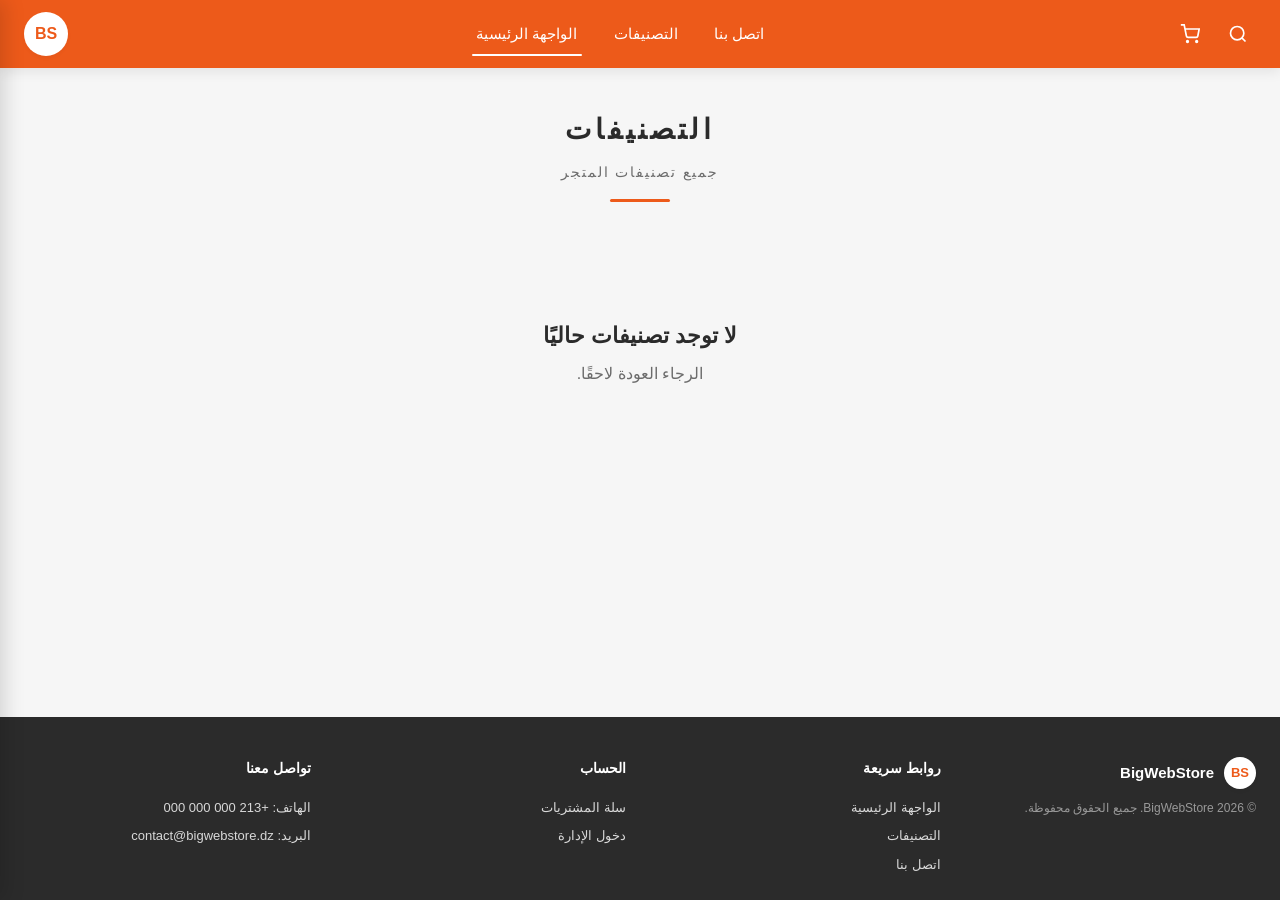
==== index.html @ 13564fca "Add files via upload" ====
<!DOCTYPE html>
<html lang="ar" dir="rtl">
<head>
    <meta charset="UTF-8">
    <meta name="viewport" content="width=device-width, initial-scale=1.0">
    <title>BigWebStore - الواجهة الرئيسية</title>
    <link rel="stylesheet" href="style.css">
</head>
<body>
    <!-- Top announcement bar (admin-controlled, hidden when empty) -->
    <div class="top-bar" hidden>
        <span class="top-bar-text"></span>
    </div>

    <!-- Main header -->
    <header class="main-header">
        <div class="header-container">
            <div class="header-left">
                <button class="icon-btn search-btn" id="searchBtn" aria-label="بحث">
                    <svg width="20" height="20" viewBox="0 0 24 24" fill="none" stroke="currentColor" stroke-width="2">
                        <circle cx="11" cy="11" r="8"></circle>
                        <path d="m21 21-4.35-4.35"></path>
                    </svg>
                </button>
                <a href="cart.html" class="icon-btn cart-btn" aria-label="السلة">
                    <svg width="20" height="20" viewBox="0 0 24 24" fill="none" stroke="currentColor" stroke-width="2">
                        <circle cx="9" cy="21" r="1"></circle>
                        <circle cx="20" cy="21" r="1"></circle>
                        <path d="M1 1h4l2.68 13.39a2 2 0 0 0 2 1.61h9.72a2 2 0 0 0 2-1.61L23 6H6"></path>
                    </svg>
                    <span class="cart-badge" id="cartBadge">0</span>
                </a>
            </div>

            <nav class="main-nav">
                <a href="contact.html">اتصل بنا</a>
                <a href="categories.html">التصنيفات</a>
                <a href="index.html" class="active">الواجهة الرئيسية</a>
            </nav>

            <div class="header-right">
                <a href="index.html" class="logo">
                    <div class="logo-circle">
                        <span>BS</span>
                    </div>
                </a>
            </div>
        </div>
    </header>

    <!-- Search panel (hidden by default) -->
    <div class="search-panel" id="searchPanel">
        <div class="search-container">
            <input type="text" id="searchInput" placeholder="ابحث عن منتج أو تصنيف...">
            <button class="search-close" id="searchClose">إغلاق</button>
        </div>
    </div>

    <!-- Page title -->
    <section class="page-title-section">
        <h1 class="page-title">التصنيفات</h1>
        <p class="page-subtitle">جميع تصنيفات المتجر</p>
        <div class="title-divider"></div>
    </section>

    <!-- Categories grid -->
    <section class="content-section">
        <div class="categories-grid" id="categoriesGrid">
            <!-- Categories will be loaded by JS -->
        </div>
    </section>

    <!-- Footer -->
    <footer class="main-footer">
        <div class="footer-container">
            <div class="footer-col">
                <div class="footer-logo">
                    <div class="logo-circle small">
                        <span>BS</span>
                    </div>
                    <span class="footer-brand">BigWebStore</span>
                </div>
                <p class="footer-copy">© 2026 BigWebStore. جميع الحقوق محفوظة.</p>
            </div>
            <div class="footer-col">
                <h4>روابط سريعة</h4>
                <ul>
                    <li><a href="index.html">الواجهة الرئيسية</a></li>
                    <li><a href="categories.html">التصنيفات</a></li>
                    <li><a href="contact.html">اتصل بنا</a></li>
                </ul>
            </div>
            <div class="footer-col">
                <h4>الحساب</h4>
                <ul>
                    <li><a href="cart.html">سلة المشتريات</a></li>
                    <li><a href="admin-login.html">دخول الإدارة</a></li>
                </ul>
            </div>
            <div class="footer-col">
                <h4>تواصل معنا</h4>
                <ul>
                    <li>الهاتف: +213 000 000 000</li>
                    <li>البريد: contact@bigwebstore.dz</li>
                </ul>
            </div>
        </div>
    </footer>

    <script src="data.js"></script>
    <script src="main.js"></script>
</body>
</html>
---- style.css ----
/* ===== Reset & Base ===== */
* {
    margin: 0;
    padding: 0;
    box-sizing: border-box;
}

:root {
    --primary: #ed5a1a;
    --primary-dark: #c94a14;
    --primary-light: #ff7c3e;
    --text-dark: #2b2b2b;
    --text-muted: #6c6c6c;
    --bg-light: #f6f6f6;
    --bg-white: #ffffff;
    --border: #e5e5e5;
    --success: #2e8b57;
    --danger: #c0392b;
    --shadow-sm: 0 2px 4px rgba(0, 0, 0, 0.04);
    --shadow-md: 0 4px 12px rgba(0, 0, 0, 0.08);
    --radius: 8px;
}

html {
    font-size: 16px;
}

body {
    font-family: 'Segoe UI', 'Tahoma', 'Arial', sans-serif;
    background-color: var(--bg-light);
    color: var(--text-dark);
    line-height: 1.6;
    min-height: 100vh;
    display: flex;
    flex-direction: column;
}

a {
    color: inherit;
    text-decoration: none;
}

button {
    cursor: pointer;
    font-family: inherit;
    border: none;
    background: none;
}

img {
    max-width: 100%;
    display: block;
}

/* ===== Top Bar ===== */
.top-bar {
    background-color: var(--primary-dark);
    color: white;
    text-align: center;
    padding: 6px 16px;
    font-size: 13px;
}

/* ===== Main Header ===== */
.main-header {
    background-color: var(--primary);
    color: white;
    box-shadow: var(--shadow-md);
    position: sticky;
    top: 0;
    z-index: 100;
}

.header-container {
    max-width: 1280px;
    margin: 0 auto;
    padding: 12px 24px;
    display: flex;
    align-items: center;
    justify-content: space-between;
    gap: 20px;
}

.header-left {
    display: flex;
    align-items: center;
    gap: 12px;
    order: 1;
}

.main-nav {
    display: flex;
    align-items: center;
    gap: 28px;
    flex: 1;
    justify-content: center;
    order: 2;
}

.main-nav a {
    color: white;
    font-size: 15px;
    font-weight: 500;
    padding: 6px 4px;
    position: relative;
    transition: opacity 0.2s ease;
}

.main-nav a:hover {
    opacity: 0.85;
}

.main-nav a.active::after {
    content: '';
    position: absolute;
    bottom: -4px;
    left: 0;
    right: 0;
    height: 2px;
    background-color: white;
    border-radius: 2px;
}

.header-right {
    order: 3;
}

.logo {
    display: block;
}

.logo-circle {
    width: 44px;
    height: 44px;
    background-color: white;
    color: var(--primary);
    border-radius: 50%;
    display: flex;
    align-items: center;
    justify-content: center;
    font-weight: 700;
    font-size: 16px;
    box-shadow: var(--shadow-sm);
}

.logo-circle.small {
    width: 32px;
    height: 32px;
    font-size: 13px;
}

.icon-btn {
    color: white;
    width: 36px;
    height: 36px;
    border-radius: 50%;
    display: flex;
    align-items: center;
    justify-content: center;
    transition: background-color 0.2s ease;
    position: relative;
}

.icon-btn:hover,
.icon-btn.active {
    background-color: rgba(255, 255, 255, 0.18);
}

.cart-badge {
    position: absolute;
    top: -2px;
    left: -2px;
    background-color: white;
    color: var(--primary);
    font-size: 11px;
    font-weight: 700;
    min-width: 18px;
    height: 18px;
    padding: 0 4px;
    border-radius: 9px;
    display: flex;
    align-items: center;
    justify-content: center;
    line-height: 1;
}

/* ===== Search Panel ===== */
.search-panel {
    background-color: white;
    border-bottom: 1px solid var(--border);
    padding: 16px 24px;
    display: none;
}

.search-panel.open {
    display: block;
}

.search-container {
    max-width: 800px;
    margin: 0 auto;
    display: flex;
    gap: 12px;
}

.search-container input {
    flex: 1;
    padding: 10px 16px;
    border: 1px solid var(--border);
    border-radius: var(--radius);
    font-size: 15px;
    font-family: inherit;
    outline: none;
}

.search-container input:focus {
    border-color: var(--primary);
}

.search-close {
    padding: 10px 18px;
    background-color: var(--bg-light);
    border-radius: var(--radius);
    color: var(--text-dark);
    font-size: 14px;
}

/* ===== Page Title ===== */
.page-title-section {
    text-align: center;
    padding: 40px 24px 24px;
    background-color: var(--bg-light);
}

.page-title {
    font-size: 28px;
    font-weight: 700;
    letter-spacing: 4px;
    color: var(--text-dark);
    margin-bottom: 8px;
}

.page-subtitle {
    font-size: 14px;
    color: var(--text-muted);
    letter-spacing: 2px;
    margin-bottom: 16px;
}

.title-divider {
    width: 60px;
    height: 3px;
    background-color: var(--primary);
    margin: 0 auto;
    border-radius: 2px;
}

.back-link {
    display: inline-block;
    margin-top: 18px;
    color: var(--primary);
    font-weight: 500;
    font-size: 14px;
}

.back-link:hover {
    text-decoration: underline;
}

/* ===== Content Section ===== */
.content-section {
    max-width: 1280px;
    margin: 0 auto;
    padding: 32px 24px 60px;
    width: 100%;
    flex: 1;
}

/* ===== Categories Grid ===== */
.categories-grid {
    display: grid;
    grid-template-columns: repeat(auto-fill, minmax(160px, 1fr));
    gap: 6px;
}

.category-card {
    background-color: var(--bg-white);
    border: 1px solid var(--border);
    border-radius: var(--radius);
    padding: 14px 10px;
    text-align: center;
    cursor: pointer;
    transition: all 0.2s ease;
    text-decoration: none;
    color: inherit;
    display: flex;
    flex-direction: column;
    align-items: center;
    justify-content: center;
    min-height: 130px;
}

.category-card:hover {
    border-color: var(--primary);
    transform: translateY(-2px);
    box-shadow: var(--shadow-md);
}

.category-image {
    width: 90px;
    height: 70px;
    margin-bottom: 10px;
    display: flex;
    align-items: center;
    justify-content: center;
    background-color: #fafafa;
    border-radius: 6px;
    overflow: hidden;
}

.category-image img {
    max-width: 100%;
    max-height: 100%;
    object-fit: contain;
}

.category-placeholder {
    width: 100%;
    height: 100%;
    background: linear-gradient(135deg, var(--primary-light) 0%, var(--primary) 100%);
    color: white;
    display: flex;
    align-items: center;
    justify-content: center;
    font-size: 28px;
    font-weight: 700;
}

.category-name {
    font-size: 14px;
    font-weight: 600;
    color: var(--text-dark);
    margin-top: 4px;
}

/* ===== Products Grid ===== */
.products-grid {
    display: grid;
    grid-template-columns: repeat(auto-fill, minmax(200px, 1fr));
    gap: 18px;
}

.product-card {
    background-color: var(--bg-white);
    border: 1px solid var(--border);
    border-radius: var(--radius);
    padding: 14px;
    transition: all 0.2s ease;
    display: flex;
    flex-direction: column;
    position: relative;
}

.product-card:hover {
    box-shadow: var(--shadow-md);
    transform: translateY(-2px);
}

.product-card.unavailable {
    opacity: 0.65;
}

.product-image {
    width: 100%;
    height: 140px;
    margin-bottom: 12px;
    display: flex;
    align-items: center;
    justify-content: center;
    background-color: #fafafa;
    border-radius: 6px;
    overflow: hidden;
}

.product-image img {
    max-width: 100%;
    max-height: 100%;
    object-fit: contain;
}

.product-image .category-placeholder {
    font-size: 22px;
}

.product-name {
    font-size: 15px;
    font-weight: 600;
    color: var(--text-dark);
    margin-bottom: 6px;
    text-align: center;
    min-height: 40px;
    display: flex;
    align-items: center;
    justify-content: center;
}

.product-price {
    font-size: 16px;
    font-weight: 700;
    color: var(--primary);
    text-align: center;
    margin-bottom: 10px;
}

.product-status {
    text-align: center;
    font-size: 12px;
    font-weight: 600;
    margin-bottom: 10px;
}

.status-available {
    color: var(--success);
}

.status-unavailable {
    color: var(--danger);
}

.add-cart-btn {
    background-color: var(--primary);
    color: white;
    padding: 9px 12px;
    border-radius: var(--radius);
    font-size: 14px;
    font-weight: 600;
    transition: background-color 0.2s ease;
    width: 100%;
}

.add-cart-btn:hover {
    background-color: var(--primary-dark);
}

.add-cart-btn[hidden] {
    display: none !important;
}

/* ===== Cart Page ===== */
.cart-section {
    display: grid;
    grid-template-columns: 1fr 320px;
    gap: 24px;
    align-items: start;
}

.cart-container {
    background-color: var(--bg-white);
    border-radius: var(--radius);
    border: 1px solid var(--border);
    padding: 8px;
}

.cart-item {
    display: grid;
    grid-template-columns: 80px 1fr auto auto;
    gap: 16px;
    padding: 14px;
    border-bottom: 1px solid var(--border);
    align-items: center;
}

.cart-item:last-child {
    border-bottom: none;
}

.cart-item-image {
    width: 80px;
    height: 80px;
    background-color: #fafafa;
    border-radius: 6px;
    display: flex;
    align-items: center;
    justify-content: center;
    overflow: hidden;
}

.cart-item-image img {
    max-width: 100%;
    max-height: 100%;
    object-fit: contain;
}

.cart-item-info h4 {
    font-size: 15px;
    color: var(--text-dark);
    margin-bottom: 4px;
}

.cart-item-info .item-price {
    color: var(--primary);
    font-weight: 600;
}

.qty-controls {
    display: flex;
    align-items: center;
    gap: 8px;
}

.qty-btn {
    width: 28px;
    height: 28px;
    border-radius: 50%;
    background-color: var(--bg-light);
    color: var(--text-dark);
    font-weight: 700;
    font-size: 16px;
    display: flex;
    align-items: center;
    justify-content: center;
}

.qty-btn:hover {
    background-color: var(--primary);
    color: white;
}

.qty-value {
    min-width: 24px;
    text-align: center;
    font-weight: 600;
}

.remove-btn {
    color: var(--danger);
    font-size: 13px;
    padding: 6px 10px;
}

.remove-btn:hover {
    text-decoration: underline;
}

.cart-summary {
    background-color: var(--bg-white);
    border-radius: var(--radius);
    border: 1px solid var(--border);
    padding: 20px;
    position: sticky;
    top: 90px;
}

.cart-summary h3 {
    font-size: 18px;
    margin-bottom: 16px;
    padding-bottom: 12px;
    border-bottom: 1px solid var(--border);
}

.summary-line {
    display: flex;
    justify-content: space-between;
    padding: 8px 0;
    font-size: 14px;
}

.total-line {
    border-top: 1px solid var(--border);
    margin-top: 8px;
    padding-top: 14px;
    font-size: 17px;
    font-weight: 700;
    color: var(--primary);
}

.checkout-btn {
    width: 100%;
    background-color: var(--primary);
    color: white;
    padding: 12px;
    border-radius: var(--radius);
    font-size: 15px;
    font-weight: 600;
    margin-top: 16px;
    transition: background-color 0.2s ease;
}

.checkout-btn:hover {
    background-color: var(--primary-dark);
}

.clear-cart-btn {
    width: 100%;
    background-color: transparent;
    color: var(--danger);
    padding: 10px;
    border-radius: var(--radius);
    font-size: 13px;
    margin-top: 8px;
    border: 1px solid var(--border);
}

.clear-cart-btn:hover {
    background-color: var(--bg-light);
}

/* ===== Empty State ===== */
.empty-state {
    text-align: center;
    padding: 60px 24px;
    color: var(--text-muted);
    grid-column: 1 / -1;
}

.empty-state h2 {
    color: var(--text-dark);
    margin-bottom: 8px;
    font-size: 22px;
}

.empty-state p {
    margin-bottom: 20px;
}

.primary-btn {
    display: inline-block;
    background-color: var(--primary);
    color: white;
    padding: 11px 24px;
    border-radius: var(--radius);
    font-size: 15px;
    font-weight: 600;
    transition: background-color 0.2s ease;
}

.primary-btn:hover {
    background-color: var(--primary-dark);
}

/* ===== Contact Page ===== */
.contact-section {
    display: flex;
    flex-direction: column;
    gap: 32px;
}

.contact-grid {
    display: grid;
    grid-template-columns: repeat(auto-fit, minmax(240px, 1fr));
    gap: 16px;
}

.contact-card {
    background-color: var(--bg-white);
    border: 1px solid var(--border);
    border-radius: var(--radius);
    padding: 24px;
    text-align: center;
}

.contact-icon {
    width: 60px;
    height: 60px;
    background-color: rgba(237, 90, 26, 0.1);
    color: var(--primary);
    border-radius: 50%;
    display: flex;
    align-items: center;
    justify-content: center;
    margin: 0 auto 14px;
}

.contact-card h3 {
    font-size: 16px;
    margin-bottom: 6px;
}

.contact-card p {
    color: var(--text-muted);
    font-size: 14px;
}

.contact-form-wrapper {
    background-color: var(--bg-white);
    border: 1px solid var(--border);
    border-radius: var(--radius);
    padding: 28px;
    max-width: 720px;
    margin: 0 auto;
    width: 100%;
}

.contact-form-wrapper h2 {
    font-size: 20px;
    margin-bottom: 20px;
    text-align: center;
}

.form-row {
    display: grid;
    grid-template-columns: 1fr 1fr;
    gap: 14px;
}

.form-group {
    margin-bottom: 14px;
}

.form-group label {
    display: block;
    font-size: 14px;
    margin-bottom: 6px;
    color: var(--text-dark);
    font-weight: 500;
}

.form-group input,
.form-group textarea,
.form-group select {
    width: 100%;
    padding: 10px 12px;
    border: 1px solid var(--border);
    border-radius: var(--radius);
    font-family: inherit;
    font-size: 14px;
    outline: none;
}

.form-group input:focus,
.form-group textarea:focus,
.form-group select:focus {
    border-color: var(--primary);
}

.form-group textarea {
    resize: vertical;
    min-height: 100px;
}

/* ===== Footer ===== */
.main-footer {
    background-color: #2b2b2b;
    color: #d8d8d8;
    margin-top: auto;
    padding: 40px 24px 20px;
}

.footer-container {
    max-width: 1280px;
    margin: 0 auto;
    display: grid;
    grid-template-columns: repeat(auto-fit, minmax(200px, 1fr));
    gap: 28px;
}

.footer-col h4 {
    color: white;
    font-size: 14px;
    margin-bottom: 14px;
    font-weight: 600;
}

.footer-col ul {
    list-style: none;
}

.footer-col ul li {
    padding: 4px 0;
    font-size: 13px;
}

.footer-col ul li a:hover {
    color: var(--primary-light);
}

.footer-logo {
    display: flex;
    align-items: center;
    gap: 10px;
    margin-bottom: 10px;
}

.footer-brand {
    font-size: 15px;
    font-weight: 700;
    color: white;
}

.footer-copy {
    font-size: 12px;
    color: #999;
    margin-top: 8px;
}

/* ===== Customer badge (private mode) ===== */
.customer-info {
    display: inline-flex;
    align-items: center;
    gap: 8px;
    padding: 4px 10px 4px 6px;
    background-color: rgba(255, 255, 255, 0.16);
    border-radius: 18px;
    color: white;
    font-size: 13px;
    margin-inline-start: 6px;
}

.customer-info .customer-name {
    font-weight: 500;
    max-width: 120px;
    overflow: hidden;
    text-overflow: ellipsis;
    white-space: nowrap;
}

.customer-logout {
    color: white;
    font-size: 12px;
    padding: 3px 10px;
    border-radius: 12px;
    background-color: rgba(255, 255, 255, 0.18);
    transition: background-color 0.2s ease;
}

.customer-logout:hover {
    background-color: rgba(255, 255, 255, 0.32);
}

/* ===== Cart Sidebar ===== */
.cart-backdrop {
    position: fixed;
    inset: 0;
    background-color: rgba(0, 0, 0, 0.4);
    opacity: 0;
    pointer-events: none;
    transition: opacity 0.25s ease;
    z-index: 900;
}

.cart-backdrop.open {
    opacity: 1;
    pointer-events: auto;
}

.cart-sidebar {
    position: fixed;
    top: 0;
    left: 0;
    height: 100vh;
    width: 360px;
    max-width: 90vw;
    background-color: var(--bg-white);
    box-shadow: 4px 0 20px rgba(0, 0, 0, 0.15);
    z-index: 950;
    transform: translateX(-100%);
    transition: transform 0.3s ease;
    display: flex;
    flex-direction: column;
}

.cart-sidebar.open {
    transform: translateX(0);
}

.cart-sidebar-header {
    background-color: var(--primary);
    color: white;
    padding: 16px 20px;
    display: flex;
    align-items: center;
    justify-content: space-between;
    flex-shrink: 0;
}

.cart-sidebar-header h3 {
    font-size: 17px;
    font-weight: 600;
}

.sidebar-close {
    width: 32px;
    height: 32px;
    border-radius: 50%;
    background-color: rgba(255, 255, 255, 0.18);
    color: white;
    font-size: 22px;
    line-height: 1;
    display: flex;
    align-items: center;
    justify-content: center;
    transition: background-color 0.2s ease;
}

.sidebar-close:hover {
    background-color: rgba(255, 255, 255, 0.3);
}

.cart-sidebar-items {
    flex: 1;
    overflow-y: auto;
    padding: 8px 0;
}

.sidebar-item {
    display: flex;
    align-items: center;
    gap: 10px;
    padding: 12px 16px;
    border-bottom: 1px solid var(--border);
}

.sidebar-item:last-child {
    border-bottom: none;
}

.sidebar-item-img {
    width: 50px;
    height: 50px;
    background-color: var(--bg-light);
    border-radius: 6px;
    display: flex;
    align-items: center;
    justify-content: center;
    overflow: hidden;
    flex-shrink: 0;
}

.sidebar-item-img img {
    max-width: 100%;
    max-height: 100%;
    object-fit: contain;
}

.sidebar-item-img .category-placeholder {
    font-size: 16px;
}

.sidebar-item-info {
    flex: 1;
    min-width: 0;
}

.sidebar-item-info h4 {
    font-size: 14px;
    margin-bottom: 4px;
    color: var(--text-dark);
    white-space: nowrap;
    overflow: hidden;
    text-overflow: ellipsis;
}

.sidebar-item-info .item-price {
    color: var(--primary);
    font-size: 13px;
    font-weight: 600;
}

.sidebar-item-remove {
    width: 28px;
    height: 28px;
    border-radius: 50%;
    color: var(--danger);
    font-size: 20px;
    line-height: 1;
    display: flex;
    align-items: center;
    justify-content: center;
    flex-shrink: 0;
}

.sidebar-item-remove:hover {
    background-color: rgba(192, 57, 43, 0.1);
}

.empty-sidebar {
    text-align: center;
    color: var(--text-muted);
    padding: 40px 20px;
    font-size: 14px;
}

.cart-sidebar-footer {
    border-top: 1px solid var(--border);
    padding: 16px 20px;
    background-color: var(--bg-light);
    flex-shrink: 0;
}

.cart-sidebar-footer .total-line {
    margin: 0 0 12px;
    padding: 0;
    border: none;
}

.cart-sidebar-footer .checkout-btn,
.cart-sidebar-footer .view-cart-link {
    display: block;
    text-align: center;
    margin-top: 0;
}

.cart-sidebar-footer .view-cart-link {
    margin-top: 8px;
    padding: 8px;
    font-size: 13px;
    color: var(--primary);
}

.cart-sidebar-footer .view-cart-link:hover {
    text-decoration: underline;
}

/* ===== Toast ===== */
.toast {
    position: fixed;
    bottom: 24px;
    right: 24px;
    background-color: var(--text-dark);
    color: white;
    padding: 12px 20px;
    border-radius: var(--radius);
    font-size: 14px;
    opacity: 0;
    transform: translateY(20px);
    transition: all 0.3s ease;
    z-index: 1000;
    pointer-events: none;
    box-shadow: var(--shadow-md);
}

.toast.show {
    opacity: 1;
    transform: translateY(0);
}

/* ===== Responsive ===== */
@media (max-width: 768px) {
    .header-container {
        flex-wrap: wrap;
        gap: 12px;
        padding: 10px 16px;
    }

    .main-nav {
        order: 4;
        width: 100%;
        justify-content: space-around;
        gap: 12px;
        flex-basis: 100%;
    }

    .main-nav a {
        font-size: 13px;
    }

    .page-title {
        font-size: 22px;
        letter-spacing: 2px;
    }

    .categories-grid {
        grid-template-columns: repeat(auto-fill, minmax(140px, 1fr));
        gap: 12px;
    }

    .products-grid {
        grid-template-columns: repeat(auto-fill, minmax(160px, 1fr));
        gap: 14px;
    }

    .cart-section {
        grid-template-columns: 1fr;
    }

    .cart-item {
        grid-template-columns: 60px 1fr;
        grid-template-areas:
            "img info"
            "img qty"
            "remove remove";
        gap: 8px;
    }

    .cart-item-image { grid-area: img; width: 60px; height: 60px; }
    .cart-item-info { grid-area: info; }
    .qty-controls { grid-area: qty; }
    .remove-btn { grid-area: remove; text-align: end; }

    .form-row {
        grid-template-columns: 1fr;
    }
}
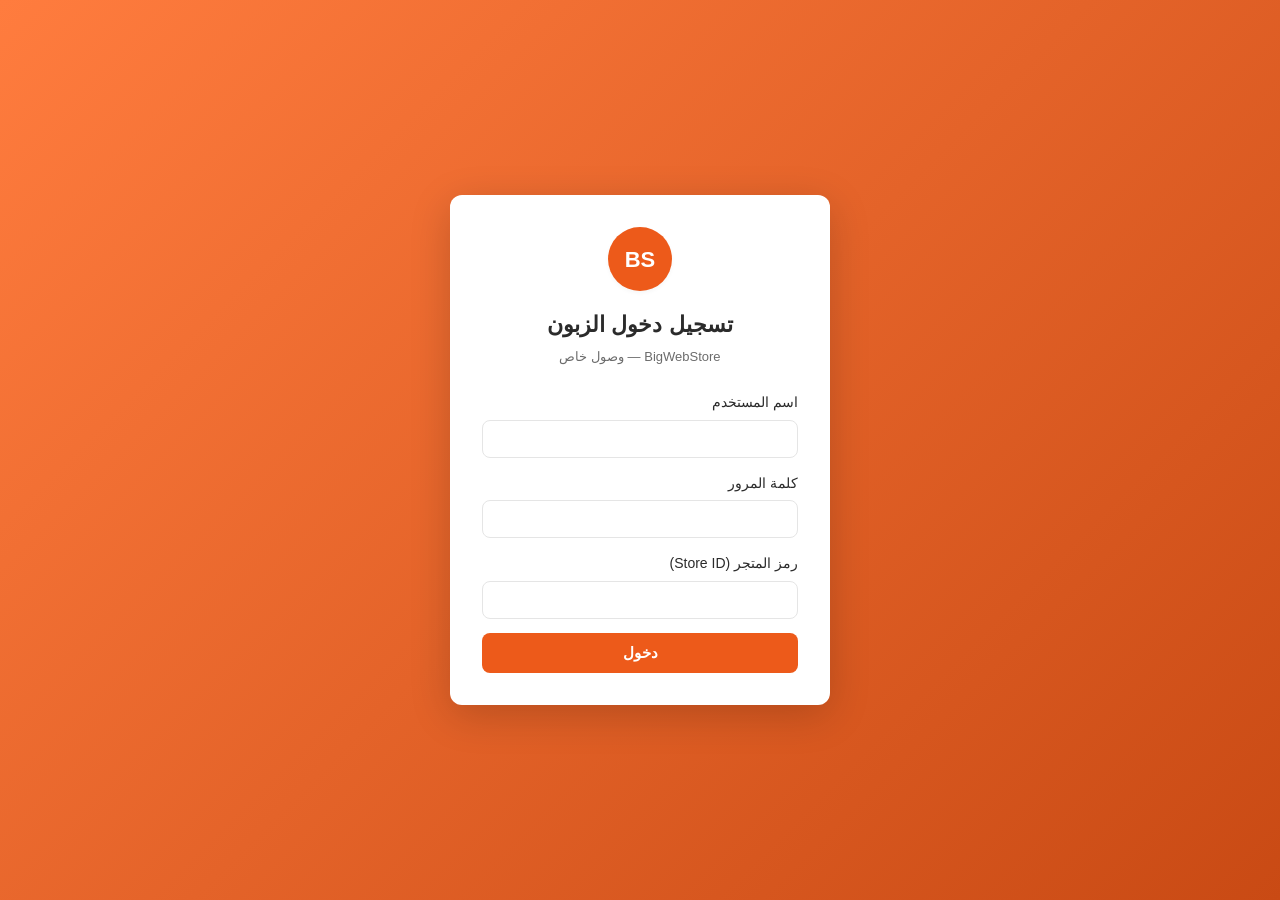
==== commit fd5433ce: "pp6" ====
--- a/index.html
+++ b/index.html
@@ -4,6 +4,9 @@
     <meta charset="UTF-8">
     <meta name="viewport" content="width=device-width, initial-scale=1.0">
     <title>BigWebStore - الواجهة الرئيسية</title>
+    <!-- Open the connection to the image origin (R2) early. If you move images
+         to a custom domain, update this href to match. -->
+    <link rel="preconnect" href="https://pub-19134f600ae440bd83f48f9c42296d4e.r2.dev" crossorigin>
     <link rel="stylesheet" href="style.css">
 </head>
 <body>
--- a/style.css
+++ b/style.css
@@ -130,8 +130,8 @@
 }
 
 .logo-circle {
-    width: 44px;
-    height: 44px;
+    width: 64px;
+    height: 64px;
     background-color: white;
     color: var(--primary);
     border-radius: 50%;
@@ -139,14 +139,27 @@
     align-items: center;
     justify-content: center;
     font-weight: 700;
-    font-size: 16px;
+    font-size: 22px;
     box-shadow: var(--shadow-sm);
+    overflow: hidden;
 }
 
 .logo-circle.small {
-    width: 32px;
-    height: 32px;
-    font-size: 13px;
+    width: 40px;
+    height: 40px;
+    font-size: 15px;
+}
+
+.logo-circle img {
+    width: 100%;
+    height: 100%;
+    object-fit: cover;
+    display: block;
+}
+
+.logo-circle.has-logo {
+    background-color: white;
+    padding: 0;
 }
 
 .icon-btn {
@@ -279,15 +292,15 @@
 /* ===== Categories Grid ===== */
 .categories-grid {
     display: grid;
-    grid-template-columns: repeat(auto-fill, minmax(160px, 1fr));
-    gap: 6px;
+    grid-template-columns: repeat(var(--families-per-row, 4), 1fr);
+    gap: 8px;
 }
 
 .category-card {
     background-color: var(--bg-white);
     border: 1px solid var(--border);
     border-radius: var(--radius);
-    padding: 14px 10px;
+    padding: 6px 6px 8px;
     text-align: center;
     cursor: pointer;
     transition: all 0.2s ease;
@@ -295,9 +308,8 @@
     color: inherit;
     display: flex;
     flex-direction: column;
-    align-items: center;
-    justify-content: center;
-    min-height: 130px;
+    align-items: stretch;
+    justify-content: flex-start;
 }
 
 .category-card:hover {
@@ -307,9 +319,9 @@
 }
 
 .category-image {
-    width: 90px;
-    height: 70px;
-    margin-bottom: 10px;
+    width: 100%;
+    height: 120px;
+    margin-bottom: 6px;
     display: flex;
     align-items: center;
     justify-content: center;
@@ -319,9 +331,9 @@
 }
 
 .category-image img {
-    max-width: 100%;
-    max-height: 100%;
-    object-fit: contain;
+    width: 100%;
+    height: 100%;
+    object-fit: cover;
 }
 
 .category-placeholder {
@@ -336,25 +348,44 @@
     font-weight: 700;
 }
 
+/* Default product image: neutral gray box icon (no site color, no letter). */
+.product-placeholder {
+    width: 100%;
+    height: 100%;
+    background: #f1f1f3;
+    color: #9aa0a6;
+    display: flex;
+    align-items: center;
+    justify-content: center;
+}
+
+.product-placeholder svg {
+    width: 42%;
+    height: 42%;
+    max-width: 72px;
+    max-height: 72px;
+}
+
 .category-name {
-    font-size: 14px;
+    font-size: 12.5px;
     font-weight: 600;
     color: var(--text-dark);
-    margin-top: 4px;
+    margin-top: 2px;
+    line-height: 1.2;
 }
 
 /* ===== Products Grid ===== */
 .products-grid {
     display: grid;
-    grid-template-columns: repeat(auto-fill, minmax(200px, 1fr));
-    gap: 18px;
+    grid-template-columns: repeat(var(--products-per-row, 7), 1fr);
+    gap: 10px;
 }
 
 .product-card {
     background-color: var(--bg-white);
     border: 1px solid var(--border);
     border-radius: var(--radius);
-    padding: 14px;
+    padding: 7px 7px 8px;
     transition: all 0.2s ease;
     display: flex;
     flex-direction: column;
@@ -370,10 +401,11 @@
     opacity: 0.65;
 }
 
+/* Square product image; the card itself ends up roughly square. */
 .product-image {
     width: 100%;
-    height: 140px;
-    margin-bottom: 12px;
+    aspect-ratio: 1 / 1;
+    margin-bottom: 6px;
     display: flex;
     align-items: center;
     justify-content: center;
@@ -383,9 +415,72 @@
 }
 
 .product-image img {
-    max-width: 100%;
-    max-height: 100%;
-    object-fit: contain;
+    width: 100%;
+    height: 100%;
+    object-fit: cover;
+}
+
+/* Fade the deferred image in once it loads (two-phase: text first, image after). */
+.product-image.img-ready img,
+.related-card-img.img-ready img {
+    animation: bws-img-fade 0.25s ease-out;
+}
+
+@keyframes bws-img-fade {
+    from { opacity: 0; }
+    to   { opacity: 1; }
+}
+
+/* ===== Skeleton cards (category first-page loading) ===== */
+.product-card.skeleton {
+    pointer-events: none;
+    border-color: #eee;
+}
+
+.product-card.skeleton .sk-box {
+    background: #eef0f2;
+}
+
+.product-card.skeleton .sk-line {
+    height: 11px;
+    border-radius: 6px;
+    background: #eef0f2;
+    margin: 8px auto 0;
+    width: 80%;
+}
+
+.product-card.skeleton .sk-line.sk-short {
+    width: 50%;
+}
+
+.product-card.skeleton .sk-box,
+.product-card.skeleton .sk-line {
+    position: relative;
+    overflow: hidden;
+}
+
+.product-card.skeleton .sk-box::after,
+.product-card.skeleton .sk-line::after {
+    content: "";
+    position: absolute;
+    inset: 0;
+    transform: translateX(-100%);
+    background: linear-gradient(90deg, transparent, rgba(255, 255, 255, 0.6), transparent);
+    animation: bws-shimmer 1.2s infinite;
+}
+
+@keyframes bws-shimmer {
+    100% { transform: translateX(100%); }
+}
+
+/* ===== Infinite-scroll sentinel (category view) ===== */
+.grid-sentinel {
+    width: 100%;
+    text-align: center;
+    color: var(--text-muted);
+    font-size: 13px;
+    padding: 14px 0;
+    min-height: 1px;
 }
 
 .product-image .category-placeholder {
@@ -393,30 +488,30 @@
 }
 
 .product-name {
+    font-size: 13.5px;
+    font-weight: 600;
+    color: var(--text-dark);
+    margin-bottom: 2px;
+    text-align: center;
+    min-height: 18px;
+    display: flex;
+    align-items: center;
+    justify-content: center;
+}
+
+.product-price {
     font-size: 15px;
-    font-weight: 600;
-    color: var(--text-dark);
-    margin-bottom: 6px;
-    text-align: center;
-    min-height: 40px;
-    display: flex;
-    align-items: center;
-    justify-content: center;
-}
-
-.product-price {
-    font-size: 16px;
     font-weight: 700;
     color: var(--primary);
     text-align: center;
-    margin-bottom: 10px;
+    margin-bottom: 4px;
 }
 
 .product-status {
     text-align: center;
-    font-size: 12px;
-    font-weight: 600;
-    margin-bottom: 10px;
+    font-size: 11.5px;
+    font-weight: 600;
+    margin-bottom: 6px;
 }
 
 .status-available {
@@ -427,15 +522,23 @@
     color: var(--danger);
 }
 
+/* Bottom action row: add-to-cart + favourite side by side. */
+.product-actions {
+    margin-top: auto;
+    display: flex;
+    gap: 6px;
+    align-items: stretch;
+}
+
 .add-cart-btn {
     background-color: var(--primary);
     color: white;
-    padding: 9px 12px;
-    border-radius: var(--radius);
-    font-size: 14px;
+    padding: 9px 10px;
+    border-radius: var(--radius);
+    font-size: 13.5px;
     font-weight: 600;
     transition: background-color 0.2s ease;
-    width: 100%;
+    flex: 1 1 auto;
 }
 
 .add-cart-btn:hover {
@@ -444,6 +547,141 @@
 
 .add-cart-btn[hidden] {
     display: none !important;
+}
+
+/* The big, wide "اضغط هنا للطلب" button (link styled like the add button). */
+.add-cart-btn.order-btn {
+    display: block;
+    text-align: center;
+    text-decoration: none;
+    flex: 1 1 auto;
+}
+
+/* "غير متاح" placeholder shown in place of the order button. */
+.add-cart-btn.unavailable-btn {
+    opacity: .5;
+    pointer-events: none;
+}
+
+/* Small cart-icon button beside the big order button. */
+.cart-icon-btn {
+    flex: 0 0 auto;
+    width: 42px;
+    display: flex;
+    align-items: center;
+    justify-content: center;
+    background-color: var(--primary);
+    color: #fff;
+    border: none;
+    border-radius: var(--radius);
+    cursor: pointer;
+    transition: background-color 0.2s ease, transform 0.12s ease;
+}
+.cart-icon-btn:hover { background-color: var(--primary-dark); transform: scale(1.04); }
+.cart-icon-btn svg { width: 18px; height: 18px; }
+
+/* Clickable product image + name → product detail page. */
+a.product-link {
+    text-decoration: none;
+    color: inherit;
+    display: block;
+}
+
+/* ===== Favorite (heart) button — sits beside the add button ===== */
+.fav-btn {
+    flex: 0 0 auto;
+    width: 42px;
+    border: 1px solid var(--border);
+    border-radius: var(--radius);
+    background: var(--bg-white);
+    color: #cfcfcf;
+    font-size: 19px;
+    line-height: 1;
+    cursor: pointer;
+    transition: transform 0.12s ease, color 0.12s ease, border-color 0.12s ease;
+}
+
+.fav-btn:hover { transform: scale(1.06); }
+
+.fav-btn.active {
+    color: #e0245e;
+    border-color: #f3b6c6;
+}
+
+/* ===== Products pager (all-products mode) ===== */
+.products-pager {
+    display: flex;
+    align-items: center;
+    justify-content: center;
+    gap: 14px;
+    margin: 24px 0 8px;
+}
+
+.pager-btn {
+    background-color: var(--primary);
+    color: #fff;
+    border: none;
+    border-radius: var(--radius);
+    padding: 8px 18px;
+    font-size: 14px;
+    font-weight: 600;
+    cursor: pointer;
+    transition: background-color 0.2s ease;
+}
+
+.pager-btn:hover:not(:disabled) { background-color: var(--primary-dark); }
+
+.pager-btn:disabled {
+    opacity: 0.5;
+    cursor: not-allowed;
+}
+
+.pager-info {
+    font-size: 14px;
+    font-weight: 600;
+    color: var(--text-dark);
+}
+
+/* ===== Per-customer price tier selector ===== */
+.price-tier-bar {
+    display: flex;
+    align-items: center;
+    justify-content: center;
+    flex-wrap: wrap;
+    gap: 8px;
+    margin-top: 12px;
+}
+
+.price-tier-bar .ptb-label {
+    font-size: 13px;
+    font-weight: 600;
+    color: var(--text-muted);
+}
+
+.price-tier-bar .ptb-btn {
+    border: 1px solid var(--border);
+    background: var(--bg-white);
+    color: var(--text-dark);
+    border-radius: var(--radius);
+    padding: 5px 14px;
+    font-size: 13px;
+    font-weight: 600;
+    cursor: pointer;
+    transition: all 0.15s ease;
+}
+
+.price-tier-bar .ptb-btn.active {
+    background: var(--primary);
+    color: #fff;
+    border-color: var(--primary);
+}
+
+.tier-tag {
+    display: inline-block;
+    font-size: 11px;
+    font-weight: 600;
+    color: var(--text-muted);
+    margin-inline-start: 6px;
 }
 
 /* ===== Cart Page ===== */
@@ -743,15 +981,69 @@
     background-color: #2b2b2b;
     color: #d8d8d8;
     margin-top: auto;
-    padding: 40px 24px 20px;
+    padding: 22px 24px 14px;
+    font-size: 12px;
+}
+
+/* Reveal only when the user reaches the bottom of the page. */
+.main-footer.footer-reveal {
+    opacity: 0;
+    transform: translateY(16px);
+    transition: opacity 0.3s ease, transform 0.3s ease;
+    pointer-events: none;
+}
+
+.main-footer.footer-reveal.revealed {
+    opacity: 1;
+    transform: translateY(0);
+    pointer-events: auto;
 }
 
 .footer-container {
     max-width: 1280px;
     margin: 0 auto;
     display: grid;
+    grid-template-columns: repeat(auto-fit, minmax(180px, 1fr));
+    gap: 20px;
+}
+
+/* Store-info block injected at the top of the footer. */
+.footer-store-info-block {
+    max-width: 1280px;
+    margin: 0 auto 18px;
+    padding-bottom: 16px;
+    border-bottom: 1px solid rgba(255, 255, 255, 0.12);
+}
+
+.footer-store-info-block h4 {
+    color: white;
+    font-size: 14px;
+    margin-bottom: 12px;
+    font-weight: 700;
+}
+
+.store-info-grid {
+    display: grid;
     grid-template-columns: repeat(auto-fit, minmax(200px, 1fr));
-    gap: 28px;
+    gap: 6px 24px;
+}
+
+.store-info-row {
+    display: flex;
+    justify-content: space-between;
+    gap: 12px;
+    padding: 4px 0;
+    border-bottom: 1px dashed rgba(255, 255, 255, 0.08);
+}
+
+.store-info-row .si-key {
+    color: #9a9a9a;
+}
+
+.store-info-row .si-val {
+    color: #fff;
+    font-weight: 600;
+    text-align: end;
 }
 
 .footer-col h4 {
@@ -825,6 +1117,128 @@
 
 .customer-logout:hover {
     background-color: rgba(255, 255, 255, 0.32);
+}
+
+/* "تسجيل الدخول" button shown on a public store for registered customers. */
+.customer-login-btn {
+    color: #fff;
+    font-size: 13px;
+    font-weight: 600;
+    padding: 7px 16px;
+    border-radius: 18px;
+    background-color: rgba(255, 255, 255, 0.18);
+    text-decoration: none;
+    transition: background-color 0.2s ease;
+    white-space: nowrap;
+}
+.customer-login-btn:hover { background-color: rgba(255, 255, 255, 0.34); }
+
+/* Guest checkout form inside the cart summary (public store, no login). */
+.guest-checkout-form {
+    display: flex;
+    flex-direction: column;
+    gap: 8px;
+    margin: 6px 0 14px;
+}
+.guest-checkout-form h4 {
+    font-size: 14px;
+    color: var(--text-dark);
+    margin: 4px 0 2px;
+}
+.guest-checkout-form input,
+.guest-checkout-form select {
+    width: 100%;
+    padding: 10px 12px;
+    border: 1px solid var(--border);
+    border-radius: var(--radius);
+    font-size: 13.5px;
+    font-family: inherit;
+    background: var(--bg-white);
+    color: var(--text-dark);
+}
+.guest-checkout-form select:disabled { opacity: .6; }
+.ck-delivery-row, .ck-grand-row {
+    display: flex;
+    justify-content: space-between;
+    align-items: center;
+    font-size: 13.5px;
+    margin-top: 4px;
+}
+.ck-delivery-row { color: var(--text-dark); }
+/* سعر التوصيل بلون لافت */
+.ck-delivery-fee { color: #d9480f; font-weight: 700; }
+.ck-grand-row {
+    font-weight: 700;
+    border-top: 1px dashed var(--border);
+    padding-top: 6px;
+    margin-top: 6px;
+}
+
+/* ===== Account button + debt dropdown ===== */
+.customer-info {
+    position: relative;
+}
+
+.account-btn {
+    display: inline-flex;
+    align-items: center;
+    gap: 6px;
+    background: transparent;
+    border: none;
+    color: white;
+    font-size: 13px;
+    cursor: pointer;
+    padding: 0;
+}
+
+.account-btn .account-debt {
+    background-color: #e0245e;
+    color: white;
+    font-weight: 700;
+    font-size: 11px;
+    padding: 2px 7px;
+    border-radius: 10px;
+    white-space: nowrap;
+}
+
+.account-btn .account-caret {
+    font-size: 10px;
+    opacity: 0.8;
+}
+
+.account-dropdown {
+    position: absolute;
+    top: calc(100% + 8px);
+    inset-inline-start: 0;
+    min-width: 220px;
+    background: white;
+    color: var(--text-dark);
+    border-radius: 10px;
+    box-shadow: var(--shadow-md);
+    padding: 10px 14px;
+    z-index: 950;
+}
+
+.account-dropdown .account-row {
+    display: flex;
+    justify-content: space-between;
+    gap: 16px;
+    padding: 8px 0;
+    font-size: 13px;
+}
+
+.account-dropdown .account-row + .account-row {
+    border-top: 1px solid var(--border);
+}
+
+.account-dropdown .debt-remaining {
+    color: #d62828;
+    font-weight: 700;
+}
+
+.account-dropdown .debt-paid {
+    color: #2a9d3f;
+    font-weight: 700;
 }
 
 /* ===== Cart Sidebar ===== */
@@ -848,8 +1262,8 @@
     top: 0;
     left: 0;
     height: 100vh;
-    width: 360px;
-    max-width: 90vw;
+    width: 440px;
+    max-width: 94vw;
     background-color: var(--bg-white);
     box-shadow: 4px 0 20px rgba(0, 0, 0, 0.15);
     z-index: 950;
@@ -915,8 +1329,8 @@
 }
 
 .sidebar-item-img {
-    width: 50px;
-    height: 50px;
+    width: 60px;
+    height: 60px;
     background-color: var(--bg-light);
     border-radius: 6px;
     display: flex;
@@ -956,6 +1370,54 @@
     font-weight: 600;
 }
 
+/* Quantity stepper inside the cart sidebar */
+.sidebar-qty {
+    display: inline-flex;
+    align-items: center;
+    gap: 8px;
+    margin-top: 6px;
+}
+
+.sidebar-qty .qty-btn {
+    width: 28px;
+    height: 28px;
+    border-radius: 6px;
+    border: 1px solid var(--border);
+    background: var(--bg-white);
+    color: var(--text-dark);
+    font-size: 17px;
+    line-height: 1;
+    display: flex;
+    align-items: center;
+    justify-content: center;
+    cursor: pointer;
+}
+
+.sidebar-qty .qty-btn:hover { background: var(--bg-light); }
+
+.sidebar-qty .qty-value {
+    min-width: 24px;
+    text-align: center;
+    font-weight: 700;
+    font-size: 14px;
+}
+
+/* Per-product price switch arrow (per-product pricing mode) */
+.price-switch-btn {
+    margin-inline-start: 6px;
+    border: 1px solid var(--border);
+    background: var(--bg-white);
+    border-radius: 6px;
+    width: 24px;
+    height: 22px;
+    font-size: 13px;
+    line-height: 1;
+    cursor: pointer;
+    color: var(--primary);
+}
+
+.price-switch-btn:hover { background: var(--bg-light); }
+
 .sidebar-item-remove {
     width: 28px;
     height: 28px;
@@ -1060,13 +1522,13 @@
     }
 
     .categories-grid {
-        grid-template-columns: repeat(auto-fill, minmax(140px, 1fr));
-        gap: 12px;
+        grid-template-columns: repeat(3, 1fr);
+        gap: 8px;
     }
 
     .products-grid {
-        grid-template-columns: repeat(auto-fill, minmax(160px, 1fr));
-        gap: 14px;
+        grid-template-columns: repeat(2, 1fr);
+        gap: 10px;
     }
 
     .cart-section {
@@ -1091,3 +1553,66 @@
         grid-template-columns: 1fr;
     }
 }
+
+/* ===== نافذة الطلب بالأحجام ===== */
+.size-modal-overlay {
+    position: fixed;
+    inset: 0;
+    background: rgba(0, 0, 0, 0.5);
+    display: flex;
+    align-items: center;
+    justify-content: center;
+    z-index: 2000;
+    padding: 16px;
+}
+.size-modal {
+    background: #fff;
+    border-radius: 14px;
+    padding: 18px;
+    width: 100%;
+    max-width: 380px;
+    max-height: 85vh;
+    overflow-y: auto;
+    box-shadow: 0 10px 40px rgba(0, 0, 0, 0.3);
+}
+.size-modal h3 { margin: 0 0 10px; font-size: 17px; color: var(--text-dark); }
+.size-total {
+    background: #e8f7ee;
+    border: 1px solid #b6e3c6;
+    border-radius: 8px;
+    padding: 8px 12px;
+    text-align: center;
+    font-weight: 600;
+    margin-bottom: 12px;
+}
+.size-total b { color: #1b7a43; font-size: 18px; }
+.size-row {
+    display: flex;
+    align-items: center;
+    gap: 8px;
+    padding: 8px 0;
+    border-bottom: 1px solid #f0f0f0;
+}
+.size-row > span:first-child { flex: 1; font-size: 13.5px; }
+.size-qty {
+    width: 70px;
+    padding: 8px;
+    border: 1px solid var(--border);
+    border-radius: 8px;
+    text-align: center;
+    font-weight: 700;
+    font-family: inherit;
+}
+.sz-sub { color: #1b7a43; font-weight: 700; font-size: 13px; min-width: 70px; text-align: left; }
+.size-actions { display: flex; gap: 10px; margin-top: 16px; }
+.size-actions button {
+    flex: 1;
+    padding: 12px;
+    border: none;
+    border-radius: 10px;
+    font-weight: 700;
+    cursor: pointer;
+    font-family: inherit;
+}
+.size-cancel { background: #eee; color: #555; }
+.size-ok { background: var(--primary); color: #fff; }
